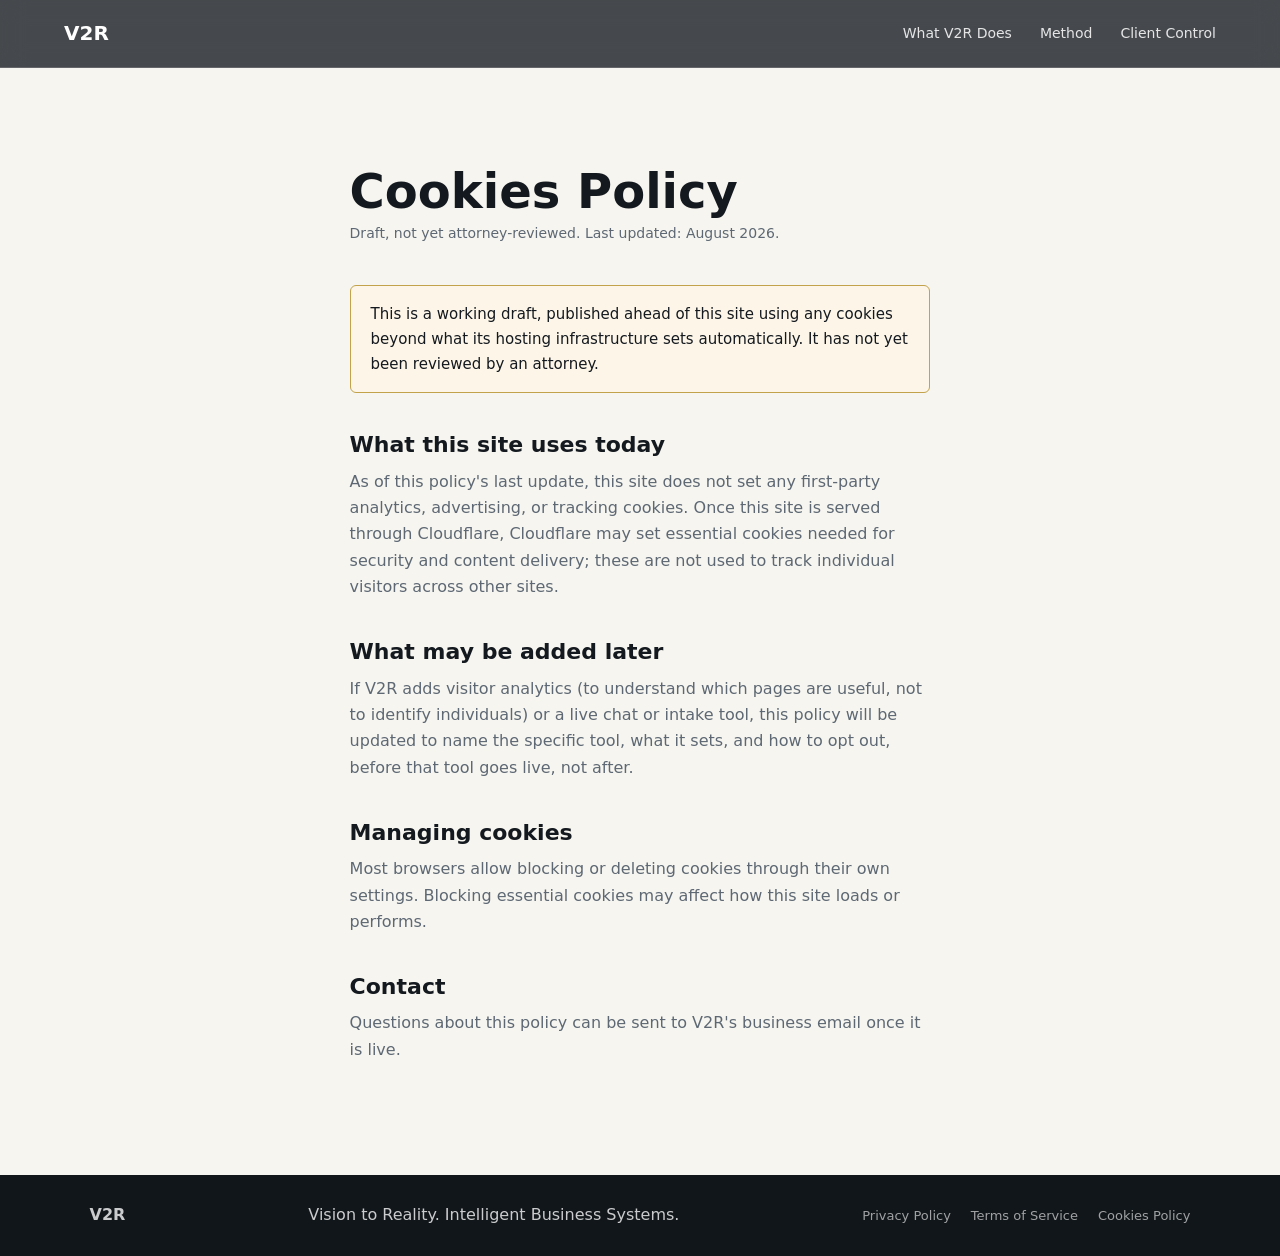
==== cookies.html @ ed92f726 "Add legal pages (Privacy, Terms, Cookies), founder-approved Drafted against v2r-enterprise-knowledge" ====
<!doctype html>
<html lang="en">
  <head>
    <meta charset="utf-8">
    <meta name="viewport" content="width=device-width, initial-scale=1">
    <title>Cookies Policy | V2R</title>
    <meta name="description" content="How Vision to Reality (V2R) uses cookies on this website.">
    <link rel="stylesheet" href="styles.css">
  </head>
  <body>
    <header class="site-header" aria-label="Site header">
      <a class="brand" href="index.html#top">V2R</a>
      <nav aria-label="Primary navigation">
        <a href="index.html#work">What V2R Does</a>
        <a href="index.html#method">Method</a>
        <a href="index.html#control">Client Control</a>
      </nav>
    </header>

    <main class="legal-main">
      <h1>Cookies Policy</h1>
      <p class="updated">Draft, not yet attorney-reviewed. Last updated: August 2026.</p>

      <p class="draft-notice">
        This is a working draft, published ahead of this site using any
        cookies beyond what its hosting infrastructure sets automatically.
        It has not yet been reviewed by an attorney.
      </p>

      <h2>What this site uses today</h2>
      <p>
        As of this policy's last update, this site does not set any
        first-party analytics, advertising, or tracking cookies. Once this
        site is served through Cloudflare, Cloudflare may set essential
        cookies needed for security and content delivery; these are not
        used to track individual visitors across other sites.
      </p>

      <h2>What may be added later</h2>
      <p>
        If V2R adds visitor analytics (to understand which pages are useful,
        not to identify individuals) or a live chat or intake tool, this
        policy will be updated to name the specific tool, what it sets, and
        how to opt out, before that tool goes live, not after.
      </p>

      <h2>Managing cookies</h2>
      <p>
        Most browsers allow blocking or deleting cookies through their own
        settings. Blocking essential cookies may affect how this site
        loads or performs.
      </p>

      <h2>Contact</h2>
      <p>
        Questions about this policy can be sent to V2R's business email once
        it is live.
      </p>
    </main>

    <footer>
      <strong>V2R</strong>
      <span>Vision to Reality. Intelligent Business Systems.</span>
      <nav class="legal-links" aria-label="Legal">
        <a href="privacy.html">Privacy Policy</a>
        <a href="terms.html">Terms of Service</a>
        <a href="cookies.html">Cookies Policy</a>
      </nav>
    </footer>
  </body>
</html>
---- styles.css ----
:root {
  --ink: #14191f;
  --muted: #5d6874;
  --paper: #f7f5ef;
  --panel: #ffffff;
  --line: #d8ddd7;
  --teal: #176b72;
  --red: #b85241;
  --gold: #c2a24a;
  --charcoal: #202a30;
}

* {
  box-sizing: border-box;
}

html {
  scroll-behavior: smooth;
}

body {
  margin: 0;
  color: var(--ink);
  background: var(--paper);
  font-family: Inter, ui-sans-serif, system-ui, -apple-system, BlinkMacSystemFont, "Segoe UI", sans-serif;
  line-height: 1.55;
}

a {
  color: inherit;
}

.site-header {
  position: fixed;
  top: 0;
  left: 0;
  right: 0;
  z-index: 10;
  display: flex;
  align-items: center;
  justify-content: space-between;
  gap: 24px;
  padding: 18px clamp(20px, 5vw, 72px);
  color: #fff;
  background: rgba(20, 25, 31, 0.78);
  backdrop-filter: blur(12px);
  border-bottom: 1px solid rgba(255, 255, 255, 0.16);
}

.brand {
  font-weight: 800;
  font-size: 20px;
  letter-spacing: 0;
  text-decoration: none;
}

nav {
  display: flex;
  gap: clamp(12px, 3vw, 28px);
  font-size: 14px;
}

nav a {
  text-decoration: none;
  color: rgba(255, 255, 255, 0.86);
}

nav a:hover {
  color: #fff;
}

.hero {
  position: relative;
  min-height: 92vh;
  display: grid;
  align-items: center;
  overflow: hidden;
  color: #fff;
  padding: 112px clamp(20px, 7vw, 96px) 84px;
}

.hero img {
  position: absolute;
  inset: 0;
  width: 100%;
  height: 100%;
  object-fit: cover;
}

.hero-overlay {
  position: absolute;
  inset: 0;
  background:
    linear-gradient(90deg, rgba(12, 17, 21, 0.9), rgba(12, 17, 21, 0.62) 42%, rgba(12, 17, 21, 0.12) 82%),
    linear-gradient(180deg, rgba(12, 17, 21, 0.28), rgba(12, 17, 21, 0.5));
}

.hero-content {
  position: relative;
  z-index: 1;
  max-width: 720px;
}

.eyebrow {
  margin: 0 0 12px;
  color: var(--teal);
  font-size: 13px;
  font-weight: 800;
  letter-spacing: 0;
  text-transform: uppercase;
}

.hero .eyebrow {
  color: #7fd2d8;
}

h1,
h2,
h3,
p {
  margin-top: 0;
}

h1 {
  margin-bottom: 16px;
  font-size: clamp(44px, 7vw, 84px);
  line-height: 0.96;
  letter-spacing: 0;
}

h2 {
  font-size: clamp(28px, 4vw, 48px);
  line-height: 1.05;
  letter-spacing: 0;
}

h3 {
  font-size: 21px;
  line-height: 1.2;
}

.promise {
  margin-bottom: 18px;
  font-size: clamp(21px, 3vw, 32px);
  color: rgba(255, 255, 255, 0.92);
}

.summary {
  max-width: 600px;
  margin-bottom: 30px;
  font-size: 19px;
  color: rgba(255, 255, 255, 0.82);
}

.hero-link {
  display: inline-flex;
  align-items: center;
  justify-content: center;
  min-height: 44px;
  padding: 0 18px;
  border: 1px solid rgba(255, 255, 255, 0.32);
  border-radius: 6px;
  color: #fff;
  text-decoration: none;
  background: rgba(23, 107, 114, 0.84);
}

main > section:not(.hero) {
  padding: clamp(56px, 8vw, 96px) clamp(20px, 7vw, 96px);
}

.intro,
.control {
  display: grid;
  grid-template-columns: minmax(0, 1.1fr) minmax(280px, 0.9fr);
  gap: clamp(24px, 6vw, 80px);
  align-items: start;
  background: var(--panel);
}

.intro p,
.control p,
.method-copy p,
.focus-grid p,
.steps span {
  color: var(--muted);
  font-size: 17px;
}

.focus-grid {
  display: grid;
  grid-template-columns: repeat(3, minmax(0, 1fr));
  gap: 1px;
  padding-top: 0;
  padding-bottom: 0;
  background: var(--line);
}

.focus-grid article {
  min-height: 300px;
  padding: clamp(24px, 4vw, 44px);
  background: var(--paper);
}

.marker {
  display: block;
  width: 38px;
  height: 8px;
  margin-bottom: 24px;
  background: var(--teal);
}

.marker.red {
  background: var(--red);
}

.marker.gold {
  background: var(--gold);
}

.method {
  display: grid;
  grid-template-columns: minmax(0, 0.9fr) minmax(320px, 1fr);
  gap: clamp(28px, 6vw, 88px);
  align-items: start;
  background: var(--charcoal);
  color: #fff;
}

.method .eyebrow {
  color: #7fd2d8;
}

.method-copy p {
  color: rgba(255, 255, 255, 0.74);
}

.steps {
  display: grid;
  gap: 1px;
  margin: 0;
  padding: 0;
  list-style: none;
  background: rgba(255, 255, 255, 0.18);
  border: 1px solid rgba(255, 255, 255, 0.18);
}

.steps li {
  display: grid;
  grid-template-columns: 132px 1fr;
  gap: 18px;
  padding: 22px;
  background: rgba(255, 255, 255, 0.06);
}

.steps span {
  color: rgba(255, 255, 255, 0.72);
}

footer {
  display: flex;
  flex-wrap: wrap;
  justify-content: space-between;
  align-items: center;
  gap: 16px;
  padding: 28px clamp(20px, 7vw, 96px);
  color: rgba(255, 255, 255, 0.78);
  background: #11161a;
}

footer .legal-links {
  display: flex;
  gap: 20px;
  font-size: 13px;
}

footer .legal-links a {
  color: rgba(255, 255, 255, 0.6);
  text-decoration: none;
}

footer .legal-links a:hover {
  color: #fff;
}

.legal-main {
  max-width: 760px;
  margin: 0 auto;
  padding: clamp(140px, 14vw, 168px) clamp(20px, 7vw, 96px) clamp(64px, 8vw, 96px);
}

.legal-main h1 {
  font-size: clamp(32px, 5vw, 48px);
  margin-bottom: 8px;
}

.legal-main .updated {
  color: var(--muted);
  font-size: 14px;
  margin-bottom: 40px;
}

.legal-main .draft-notice {
  padding: 16px 20px;
  margin-bottom: 40px;
  background: #fdf6e8;
  border: 1px solid var(--gold);
  border-radius: 6px;
  color: var(--ink);
  font-size: 15px;
}

.legal-main h2 {
  font-size: 22px;
  margin-top: 40px;
  margin-bottom: 12px;
}

.legal-main p,
.legal-main li {
  color: var(--muted);
  font-size: 16px;
  line-height: 1.65;
}

.legal-main ul {
  padding-left: 20px;
}

@media (max-width: 760px) {
  .site-header {
    position: absolute;
    align-items: flex-start;
    flex-direction: column;
    padding: 16px 20px;
  }

  nav {
    flex-wrap: wrap;
  }

  .hero {
    min-height: 88vh;
    padding: 150px 20px 56px;
  }

  .hero-overlay {
    background: linear-gradient(180deg, rgba(12, 17, 21, 0.86), rgba(12, 17, 21, 0.52));
  }

  .intro,
  .control,
  .method,
  .focus-grid {
    grid-template-columns: 1fr;
  }

  .steps li {
    grid-template-columns: 1fr;
    gap: 6px;
  }

  footer {
    flex-direction: column;
  }
}
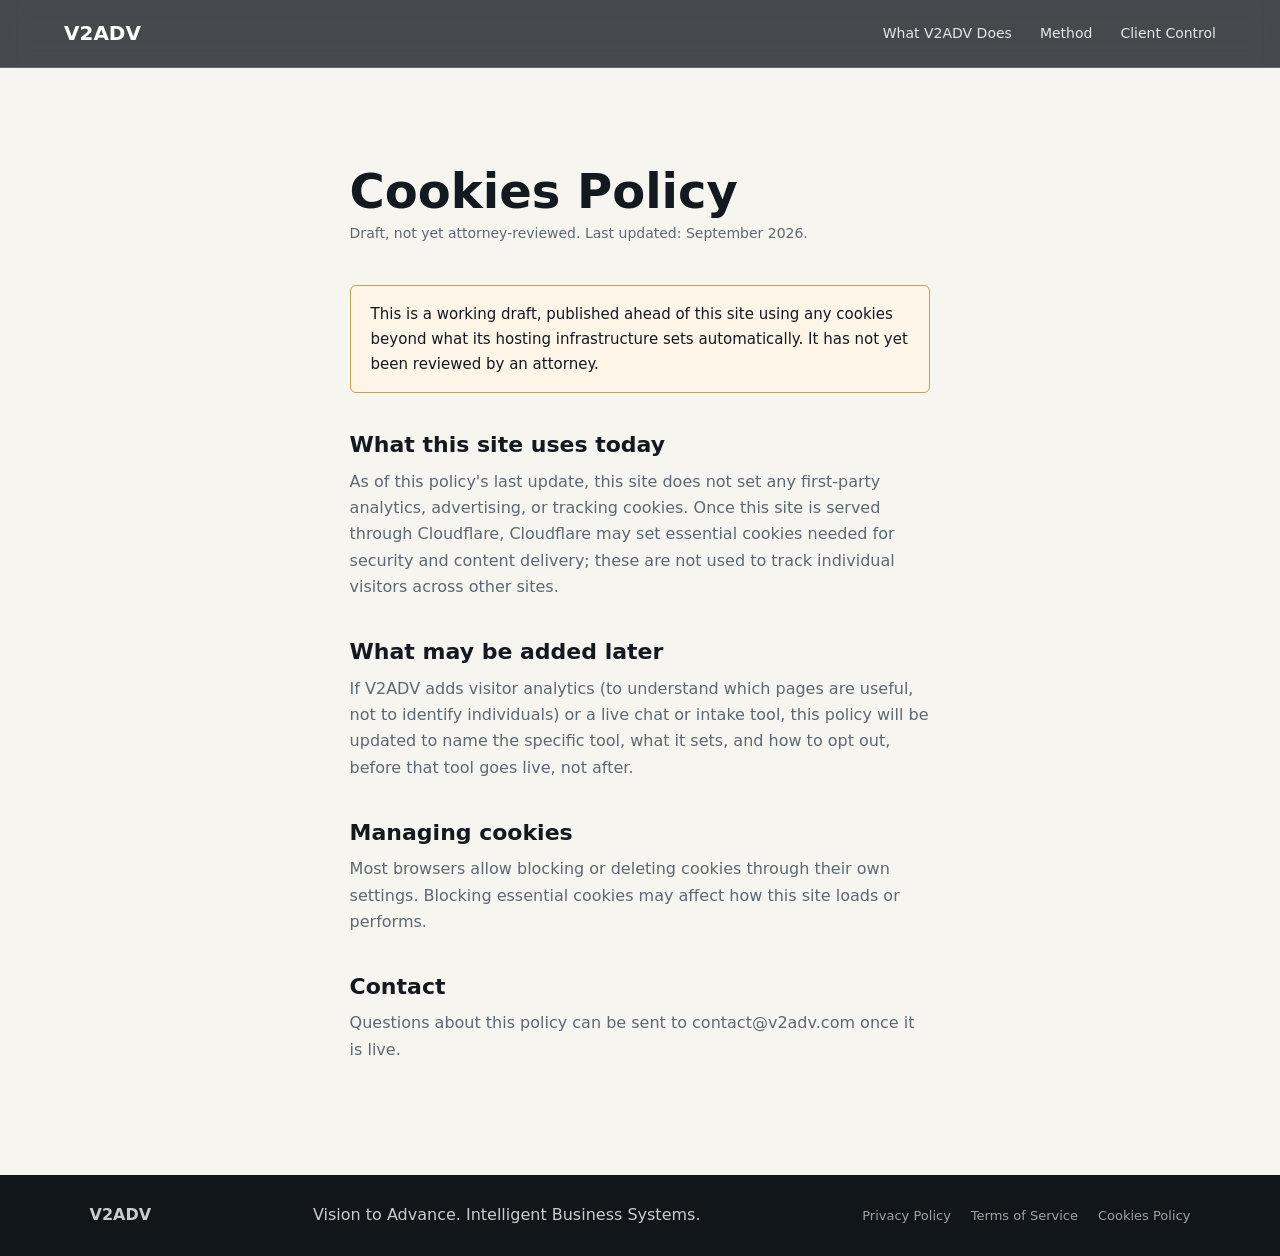
==== commit 4f721efb: "Rebrand site content from V2R/Vision to Reality to V2ADV/Vision to Advance Text-only pass across ind" ====
--- a/cookies.html
+++ b/cookies.html
@@ -3,15 +3,15 @@
   <head>
     <meta charset="utf-8">
     <meta name="viewport" content="width=device-width, initial-scale=1">
-    <title>Cookies Policy | V2R</title>
-    <meta name="description" content="How Vision to Reality (V2R) uses cookies on this website.">
+    <title>Cookies Policy | V2ADV</title>
+    <meta name="description" content="How V2ADV (Vision to Advance) uses cookies on this website.">
     <link rel="stylesheet" href="styles.css">
   </head>
   <body>
     <header class="site-header" aria-label="Site header">
-      <a class="brand" href="index.html#top">V2R</a>
+      <a class="brand" href="index.html#top">V2ADV</a>
       <nav aria-label="Primary navigation">
-        <a href="index.html#work">What V2R Does</a>
+        <a href="index.html#work">What V2ADV Does</a>
         <a href="index.html#method">Method</a>
         <a href="index.html#control">Client Control</a>
       </nav>
@@ -19,7 +19,7 @@
 
     <main class="legal-main">
       <h1>Cookies Policy</h1>
-      <p class="updated">Draft, not yet attorney-reviewed. Last updated: August 2026.</p>
+      <p class="updated">Draft, not yet attorney-reviewed. Last updated: September 2026.</p>
 
       <p class="draft-notice">
         This is a working draft, published ahead of this site using any
@@ -38,7 +38,7 @@
 
       <h2>What may be added later</h2>
       <p>
-        If V2R adds visitor analytics (to understand which pages are useful,
+        If V2ADV adds visitor analytics (to understand which pages are useful,
         not to identify individuals) or a live chat or intake tool, this
         policy will be updated to name the specific tool, what it sets, and
         how to opt out, before that tool goes live, not after.
@@ -53,14 +53,14 @@
 
       <h2>Contact</h2>
       <p>
-        Questions about this policy can be sent to V2R's business email once
+        Questions about this policy can be sent to contact@v2adv.com once
         it is live.
       </p>
     </main>
 
     <footer>
-      <strong>V2R</strong>
-      <span>Vision to Reality. Intelligent Business Systems.</span>
+      <strong>V2ADV</strong>
+      <span>Vision to Advance. Intelligent Business Systems.</span>
       <nav class="legal-links" aria-label="Legal">
         <a href="privacy.html">Privacy Policy</a>
         <a href="terms.html">Terms of Service</a>
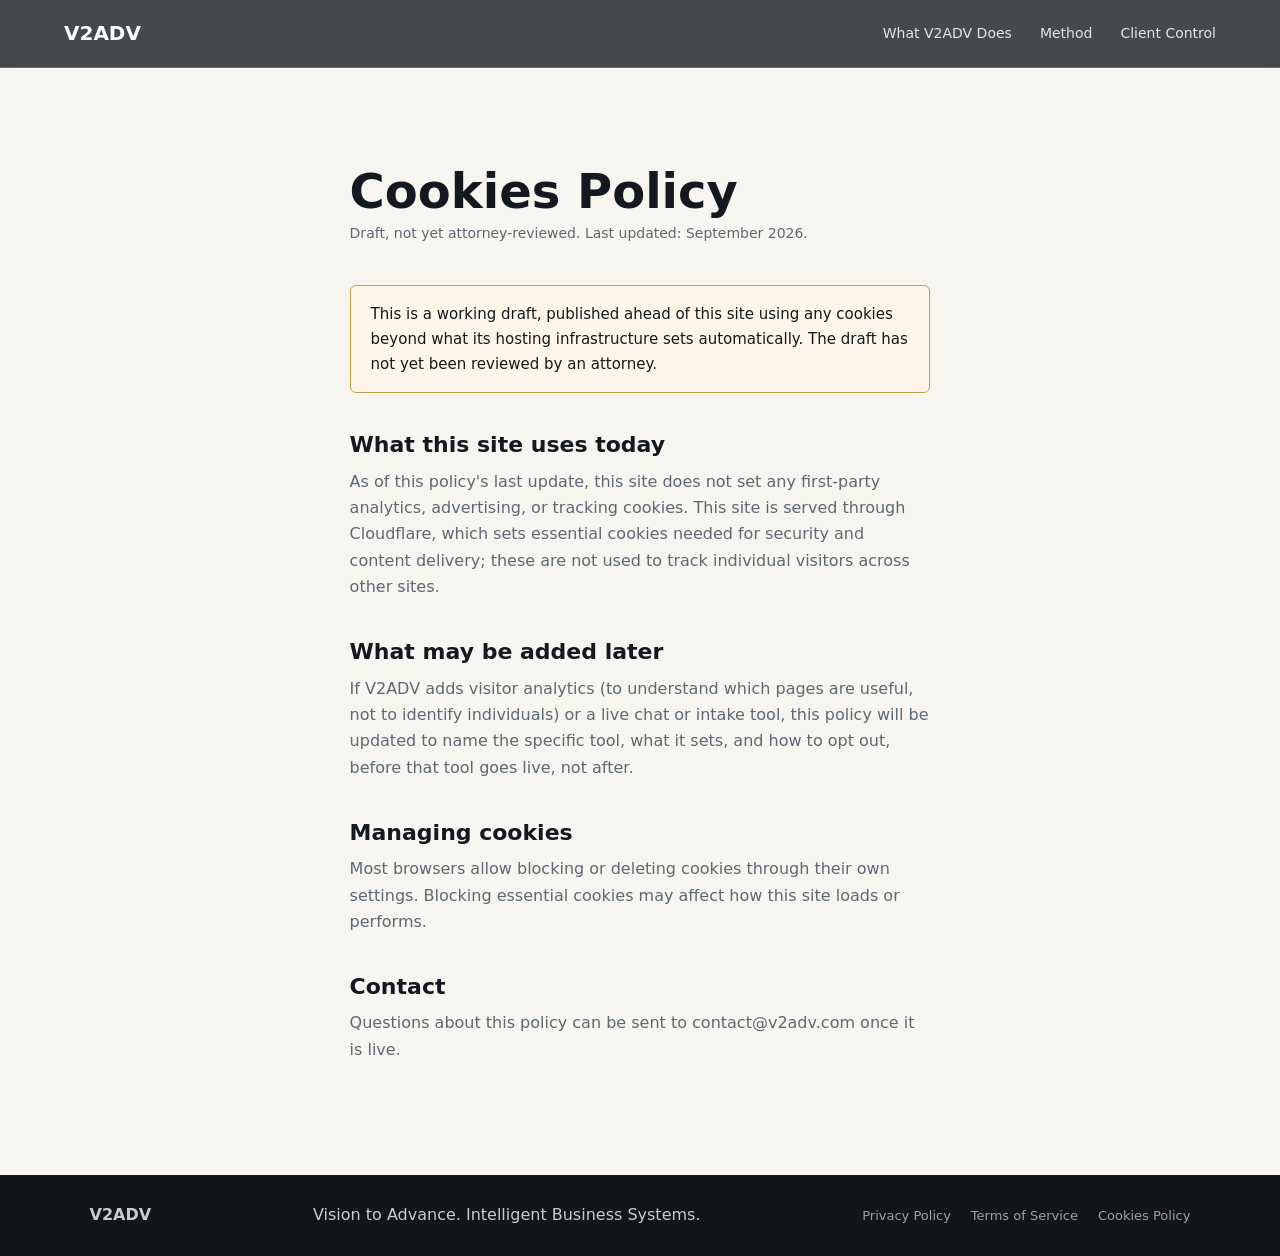
==== commit 59d6c5b2: "Apply V2R Editorial Standards across all site copy Fixed real violations found on a full pass agains" ====
--- a/cookies.html
+++ b/cookies.html
@@ -24,16 +24,16 @@
       <p class="draft-notice">
         This is a working draft, published ahead of this site using any
         cookies beyond what its hosting infrastructure sets automatically.
-        It has not yet been reviewed by an attorney.
+        The draft has not yet been reviewed by an attorney.
       </p>
 
       <h2>What this site uses today</h2>
       <p>
         As of this policy's last update, this site does not set any
-        first-party analytics, advertising, or tracking cookies. Once this
-        site is served through Cloudflare, Cloudflare may set essential
-        cookies needed for security and content delivery; these are not
-        used to track individual visitors across other sites.
+        first-party analytics, advertising, or tracking cookies. This site
+        is served through Cloudflare, which sets essential cookies needed
+        for security and content delivery; these are not used to track
+        individual visitors across other sites.
       </p>
 
       <h2>What may be added later</h2>
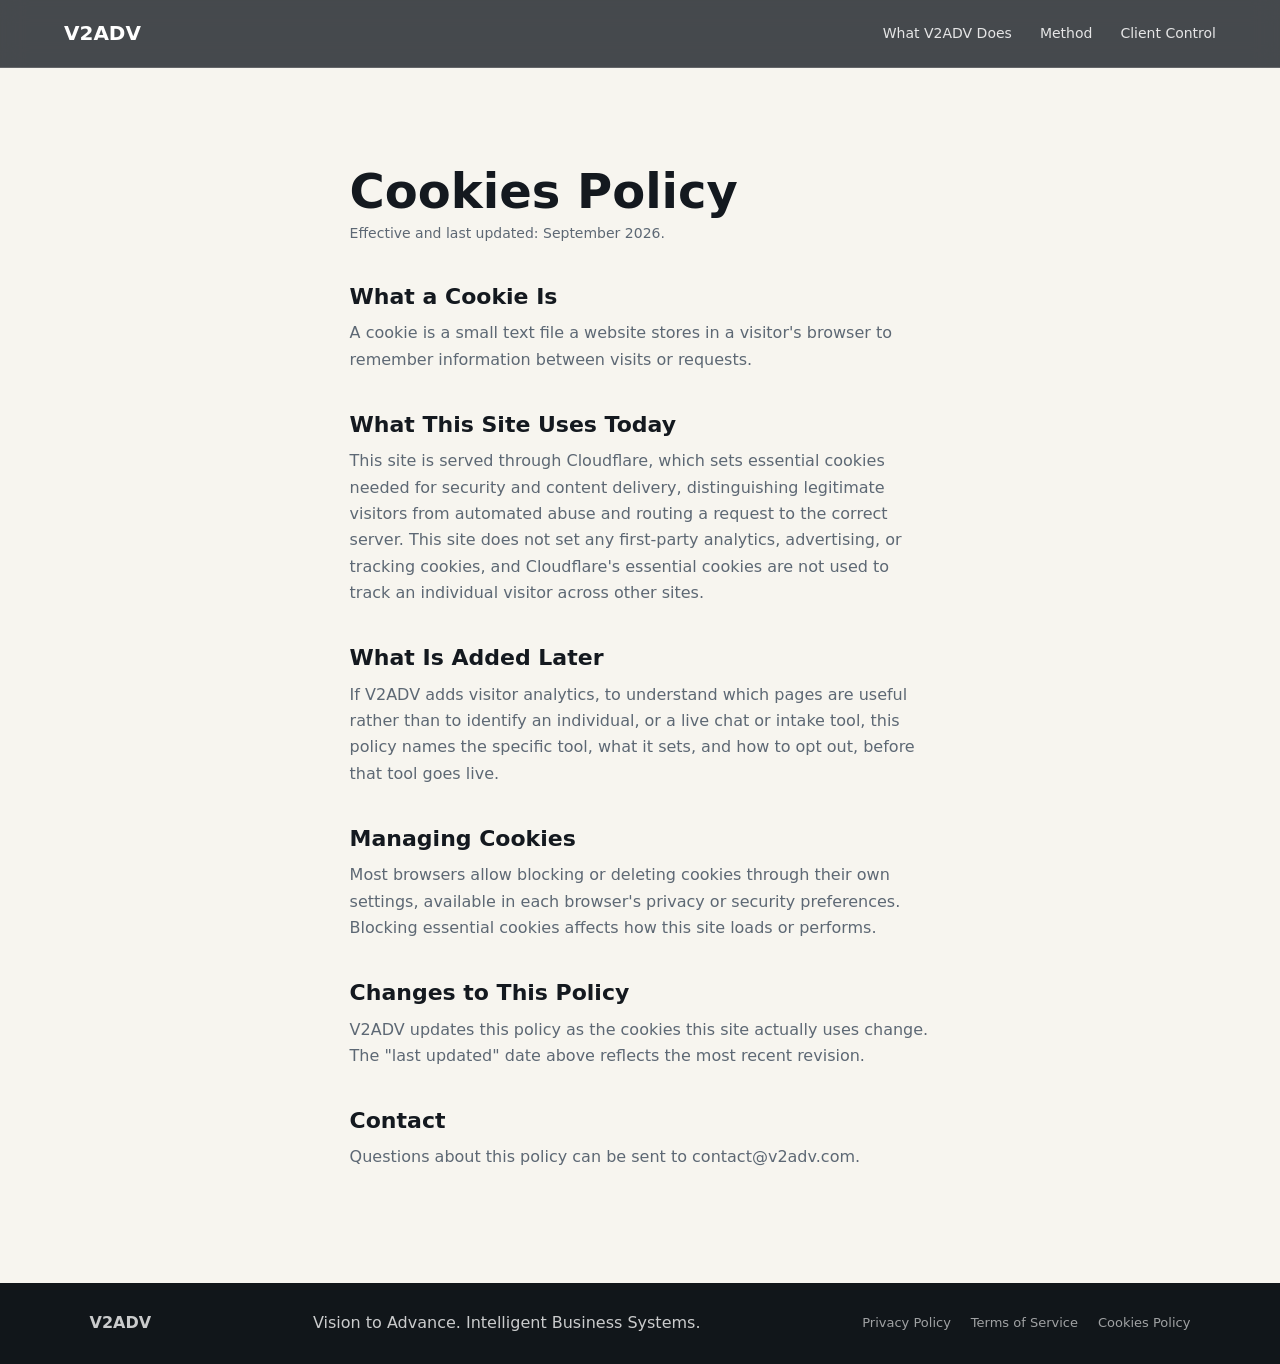
==== commit a67fde90: "Add client-application section and finalize legal pages Adds a "Get Started" section to index.html: " ====
--- a/cookies.html
+++ b/cookies.html
@@ -19,42 +19,51 @@
 
     <main class="legal-main">
       <h1>Cookies Policy</h1>
-      <p class="updated">Draft, not yet attorney-reviewed. Last updated: September 2026.</p>
+      <p class="updated">Effective and last updated: September 2026.</p>
 
-      <p class="draft-notice">
-        This is a working draft, published ahead of this site using any
-        cookies beyond what its hosting infrastructure sets automatically.
-        The draft has not yet been reviewed by an attorney.
+      <h2>What a Cookie Is</h2>
+      <p>
+        A cookie is a small text file a website stores in a visitor's
+        browser to remember information between visits or requests.
       </p>
 
-      <h2>What this site uses today</h2>
+      <h2>What This Site Uses Today</h2>
       <p>
-        As of this policy's last update, this site does not set any
-        first-party analytics, advertising, or tracking cookies. This site
-        is served through Cloudflare, which sets essential cookies needed
-        for security and content delivery; these are not used to track
-        individual visitors across other sites.
+        This site is served through Cloudflare, which sets essential
+        cookies needed for security and content delivery, distinguishing
+        legitimate visitors from automated abuse and routing a request to
+        the correct server. This site does not set any first-party
+        analytics, advertising, or tracking cookies, and Cloudflare's
+        essential cookies are not used to track an individual visitor
+        across other sites.
       </p>
 
-      <h2>What may be added later</h2>
+      <h2>What Is Added Later</h2>
       <p>
-        If V2ADV adds visitor analytics (to understand which pages are useful,
-        not to identify individuals) or a live chat or intake tool, this
-        policy will be updated to name the specific tool, what it sets, and
-        how to opt out, before that tool goes live, not after.
+        If V2ADV adds visitor analytics, to understand which pages are
+        useful rather than to identify an individual, or a live chat or
+        intake tool, this policy names the specific tool, what it sets, and
+        how to opt out, before that tool goes live.
       </p>
 
-      <h2>Managing cookies</h2>
+      <h2>Managing Cookies</h2>
       <p>
         Most browsers allow blocking or deleting cookies through their own
-        settings. Blocking essential cookies may affect how this site
-        loads or performs.
+        settings, available in each browser's privacy or security
+        preferences. Blocking essential cookies affects how this site loads
+        or performs.
+      </p>
+
+      <h2>Changes to This Policy</h2>
+      <p>
+        V2ADV updates this policy as the cookies this site actually uses
+        change. The "last updated" date above reflects the most recent
+        revision.
       </p>
 
       <h2>Contact</h2>
       <p>
-        Questions about this policy can be sent to contact@v2adv.com once
-        it is live.
+        Questions about this policy can be sent to contact@v2adv.com.
       </p>
     </main>
 
--- a/styles.css
+++ b/styles.css
@@ -300,16 +300,6 @@
   margin-bottom: 40px;
 }
 
-.legal-main .draft-notice {
-  padding: 16px 20px;
-  margin-bottom: 40px;
-  background: #fdf6e8;
-  border: 1px solid var(--gold);
-  border-radius: 6px;
-  color: var(--ink);
-  font-size: 15px;
-}
-
 .legal-main h2 {
   font-size: 22px;
   margin-top: 40px;
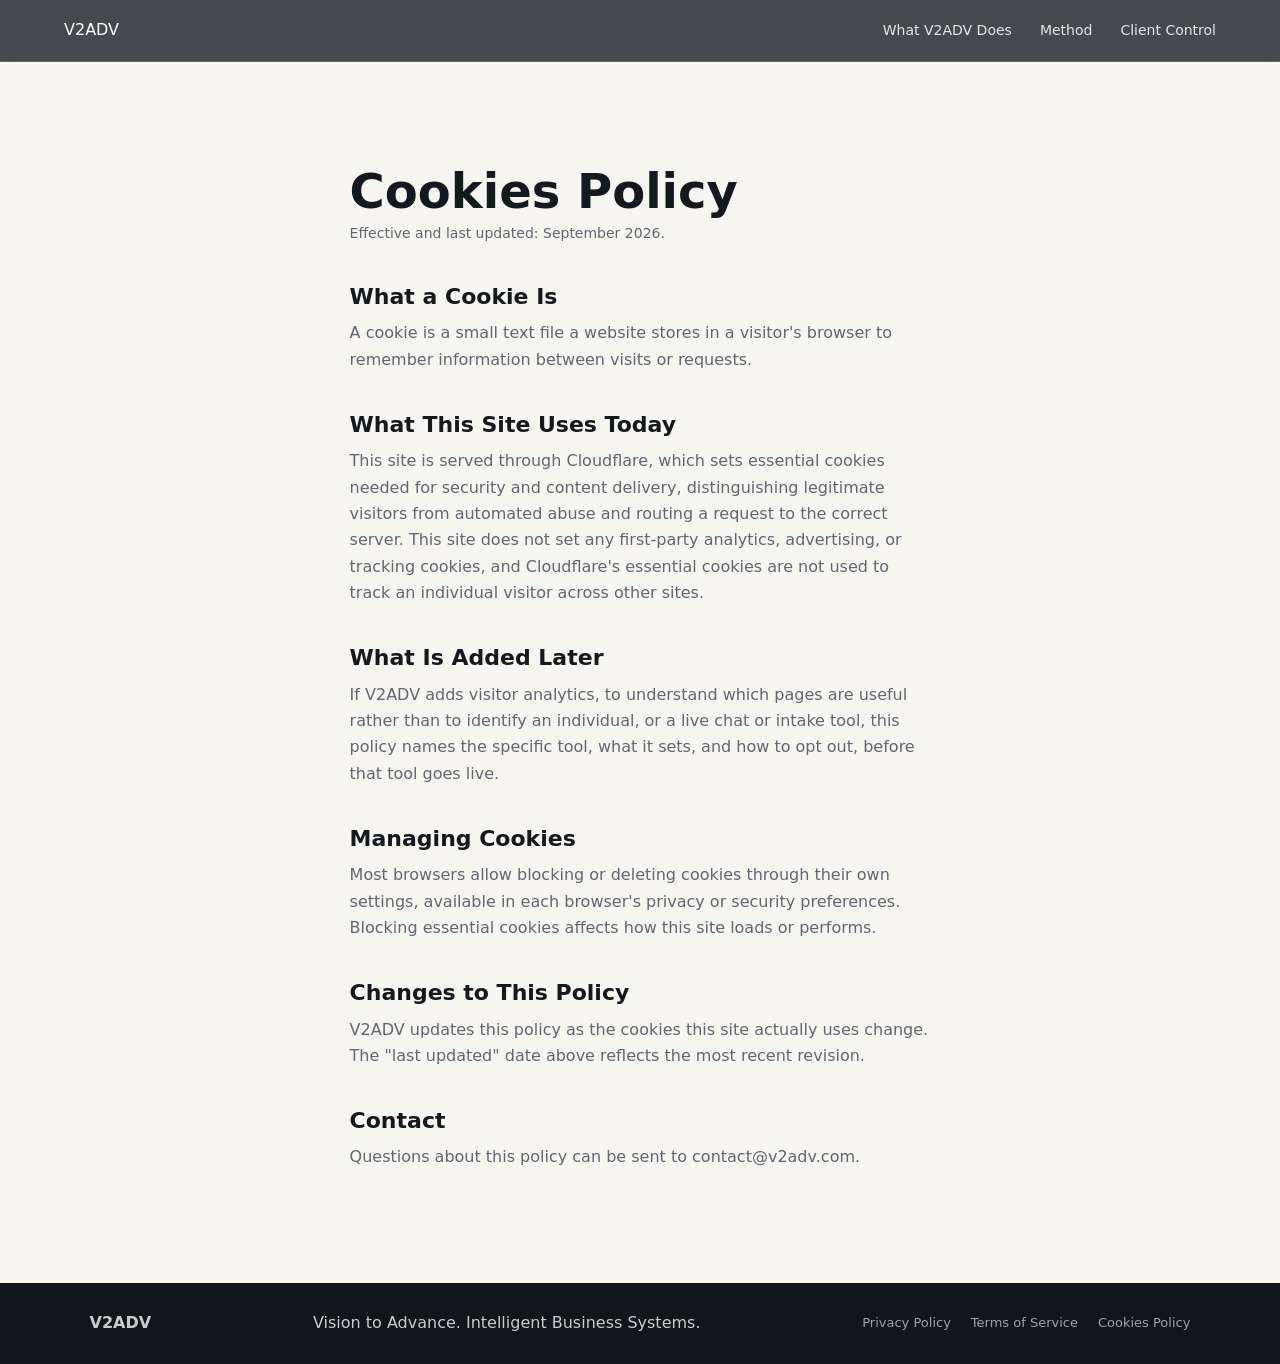
==== commit 2713f13f: "Add real favicon and Apple touch icon from the V2ADV roundel The header logo and social-share image " ====
--- a/cookies.html
+++ b/cookies.html
@@ -5,6 +5,9 @@
     <meta name="viewport" content="width=device-width, initial-scale=1">
     <title>Cookies Policy | V2ADV</title>
     <meta name="description" content="How V2ADV (Vision to Advance) uses cookies on this website.">
+    <link rel="icon" type="image/png" sizes="32x32" href="assets/favicon-32.png">
+    <link rel="icon" type="image/png" sizes="192x192" href="assets/favicon-192.png">
+    <link rel="apple-touch-icon" sizes="180x180" href="assets/apple-touch-icon.png">
     <link rel="stylesheet" href="styles.css">
   </head>
   <body>
--- a/styles.css
+++ b/styles.css
@@ -48,10 +48,15 @@
 }
 
 .brand {
-  font-weight: 800;
-  font-size: 20px;
-  letter-spacing: 0;
+  display: flex;
+  align-items: center;
   text-decoration: none;
+}
+
+.brand img {
+  display: block;
+  height: 26px;
+  width: auto;
 }
 
 nav {
@@ -77,14 +82,20 @@
   overflow: hidden;
   color: #fff;
   padding: 112px clamp(20px, 7vw, 96px) 84px;
-}
-
-.hero img {
+  background:
+    radial-gradient(ellipse at 78% 50%, rgba(47, 184, 232, 0.22), transparent 60%),
+    var(--charcoal);
+}
+
+.hero canvas {
   position: absolute;
   inset: 0;
   width: 100%;
   height: 100%;
-  object-fit: cover;
+  display: block;
+  filter:
+    drop-shadow(0 0 10px rgba(95, 224, 255, 0.55))
+    drop-shadow(0 0 26px rgba(47, 184, 232, 0.35));
 }
 
 .hero-overlay {
@@ -257,6 +268,114 @@
   color: rgba(255, 255, 255, 0.72);
 }
 
+.explore {
+  background: var(--charcoal);
+  color: #fff;
+}
+
+.explore .eyebrow {
+  color: #7fd2d8;
+}
+
+.explore-inner {
+  max-width: 640px;
+}
+
+.explore-lead {
+  color: rgba(255, 255, 255, 0.72);
+  font-size: 17px;
+  margin-bottom: 40px;
+}
+
+.explore-widget {
+  margin-bottom: 40px;
+  padding: 28px;
+  background: rgba(255, 255, 255, 0.05);
+  border: 1px solid rgba(255, 255, 255, 0.14);
+  border-radius: 12px;
+}
+
+.explore-widget:last-child {
+  margin-bottom: 0;
+}
+
+.explore-widget label,
+.explore-widget-label {
+  display: block;
+  margin-bottom: 16px;
+  font-weight: 700;
+  font-size: 15px;
+}
+
+.explore-widget input[type="range"] {
+  width: 100%;
+  accent-color: var(--teal);
+}
+
+.explore-range-labels {
+  display: flex;
+  justify-content: space-between;
+  margin-top: 10px;
+  color: rgba(255, 255, 255, 0.6);
+  font-size: 13px;
+}
+
+.explore-result {
+  margin-top: 20px;
+  margin-bottom: 0;
+  padding-top: 20px;
+  border-top: 1px solid rgba(255, 255, 255, 0.14);
+  font-size: 16px;
+  color: #7fd2d8;
+}
+
+.explore-checks {
+  display: grid;
+  grid-template-columns: repeat(2, minmax(0, 1fr));
+  gap: 10px;
+}
+
+.explore-check {
+  display: flex;
+  align-items: flex-start;
+  gap: 10px;
+  padding: 12px;
+  background: rgba(255, 255, 255, 0.04);
+  border: 1px solid rgba(255, 255, 255, 0.12);
+  border-radius: 8px;
+  font-size: 14px;
+  color: rgba(255, 255, 255, 0.85);
+}
+
+.explore-check input {
+  margin-top: 3px;
+  accent-color: var(--teal);
+}
+
+.explore-widget textarea {
+  width: 100%;
+  min-height: 90px;
+  resize: vertical;
+  padding: 12px;
+  background: rgba(0, 0, 0, 0.2);
+  border: 1px solid rgba(255, 255, 255, 0.16);
+  border-radius: 8px;
+  color: #fff;
+  font: inherit;
+  font-size: 15px;
+}
+
+.explore-widget textarea::placeholder {
+  color: rgba(255, 255, 255, 0.4);
+}
+
+.explore-save-note {
+  margin-top: 10px;
+  margin-bottom: 0;
+  color: rgba(255, 255, 255, 0.55);
+  font-size: 13px;
+}
+
 footer {
   display: flex;
   flex-wrap: wrap;
@@ -350,6 +469,10 @@
     gap: 6px;
   }
 
+  .explore-checks {
+    grid-template-columns: 1fr;
+  }
+
   footer {
     flex-direction: column;
   }
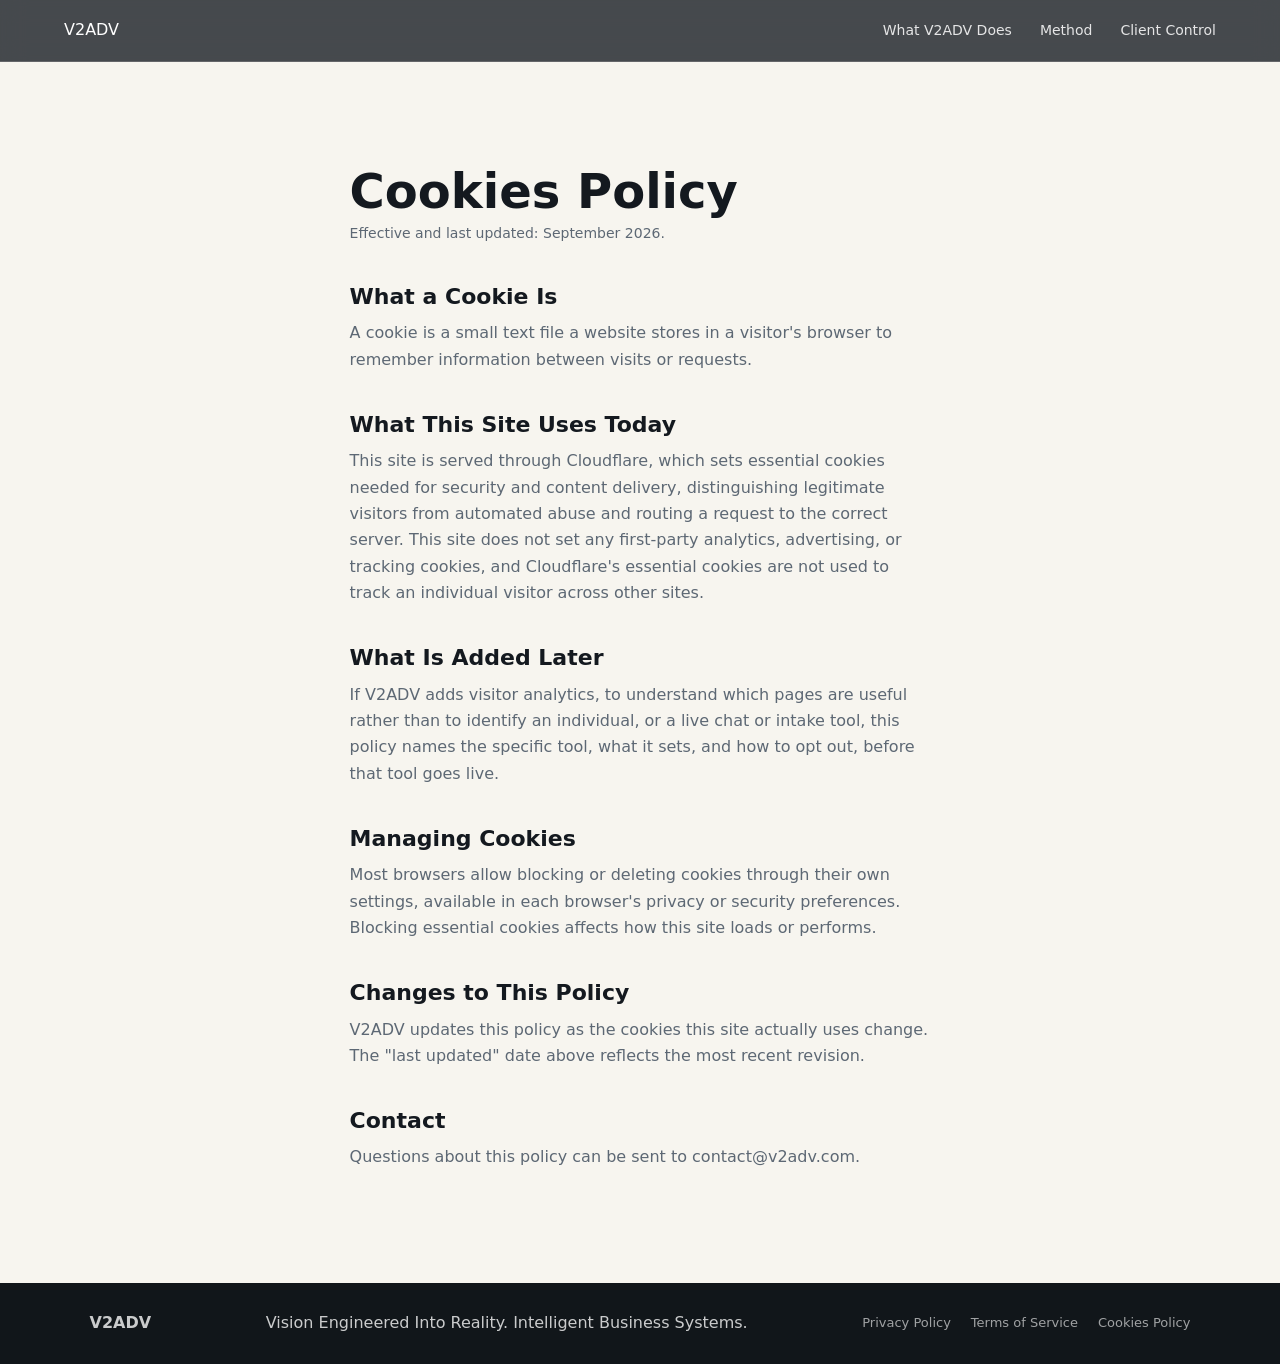
==== commit cbfbca4f: "Replace "Vision to Advance" with "Vision Engineered Into Reality" sitewide Founder's own call, direc" ====
--- a/cookies.html
+++ b/cookies.html
@@ -4,7 +4,7 @@
     <meta charset="utf-8">
     <meta name="viewport" content="width=device-width, initial-scale=1">
     <title>Cookies Policy | V2ADV</title>
-    <meta name="description" content="How V2ADV (Vision to Advance) uses cookies on this website.">
+    <meta name="description" content="How V2ADV uses cookies on this website.">
     <link rel="icon" type="image/png" sizes="32x32" href="assets/favicon-32.png">
     <link rel="icon" type="image/png" sizes="192x192" href="assets/favicon-192.png">
     <link rel="apple-touch-icon" sizes="180x180" href="assets/apple-touch-icon.png">
@@ -72,7 +72,7 @@
 
     <footer>
       <strong>V2ADV</strong>
-      <span>Vision to Advance. Intelligent Business Systems.</span>
+      <span>Vision Engineered Into Reality. Intelligent Business Systems.</span>
       <nav class="legal-links" aria-label="Legal">
         <a href="privacy.html">Privacy Policy</a>
         <a href="terms.html">Terms of Service</a>
--- a/styles.css
+++ b/styles.css
@@ -16,10 +16,12 @@
 
 html {
   scroll-behavior: smooth;
+  overflow-x: hidden;
 }
 
 body {
   margin: 0;
+  overflow-x: hidden;
   color: var(--ink);
   background: var(--paper);
   font-family: Inter, ui-sans-serif, system-ui, -apple-system, BlinkMacSystemFont, "Segoe UI", sans-serif;
@@ -50,13 +52,16 @@
 .brand {
   display: flex;
   align-items: center;
+  flex-shrink: 0;
   text-decoration: none;
 }
 
 .brand img {
   display: block;
   height: 26px;
+  max-height: 26px;
   width: auto;
+  max-width: 140px;
 }
 
 nav {
@@ -76,7 +81,7 @@
 
 .hero {
   position: relative;
-  min-height: 92vh;
+  min-height: 78vh;
   display: grid;
   align-items: center;
   overflow: hidden;
@@ -163,6 +168,18 @@
   color: rgba(255, 255, 255, 0.82);
 }
 
+.brand-banner {
+  display: flex;
+  justify-content: center;
+  background: #000;
+}
+
+.brand-banner img {
+  max-width: 100%;
+  height: auto;
+  width: min(760px, 100%);
+}
+
 .hero-link {
   display: inline-flex;
   align-items: center;
@@ -449,7 +466,7 @@
   }
 
   .hero {
-    min-height: 88vh;
+    min-height: 72vh;
     padding: 150px 20px 56px;
   }
 
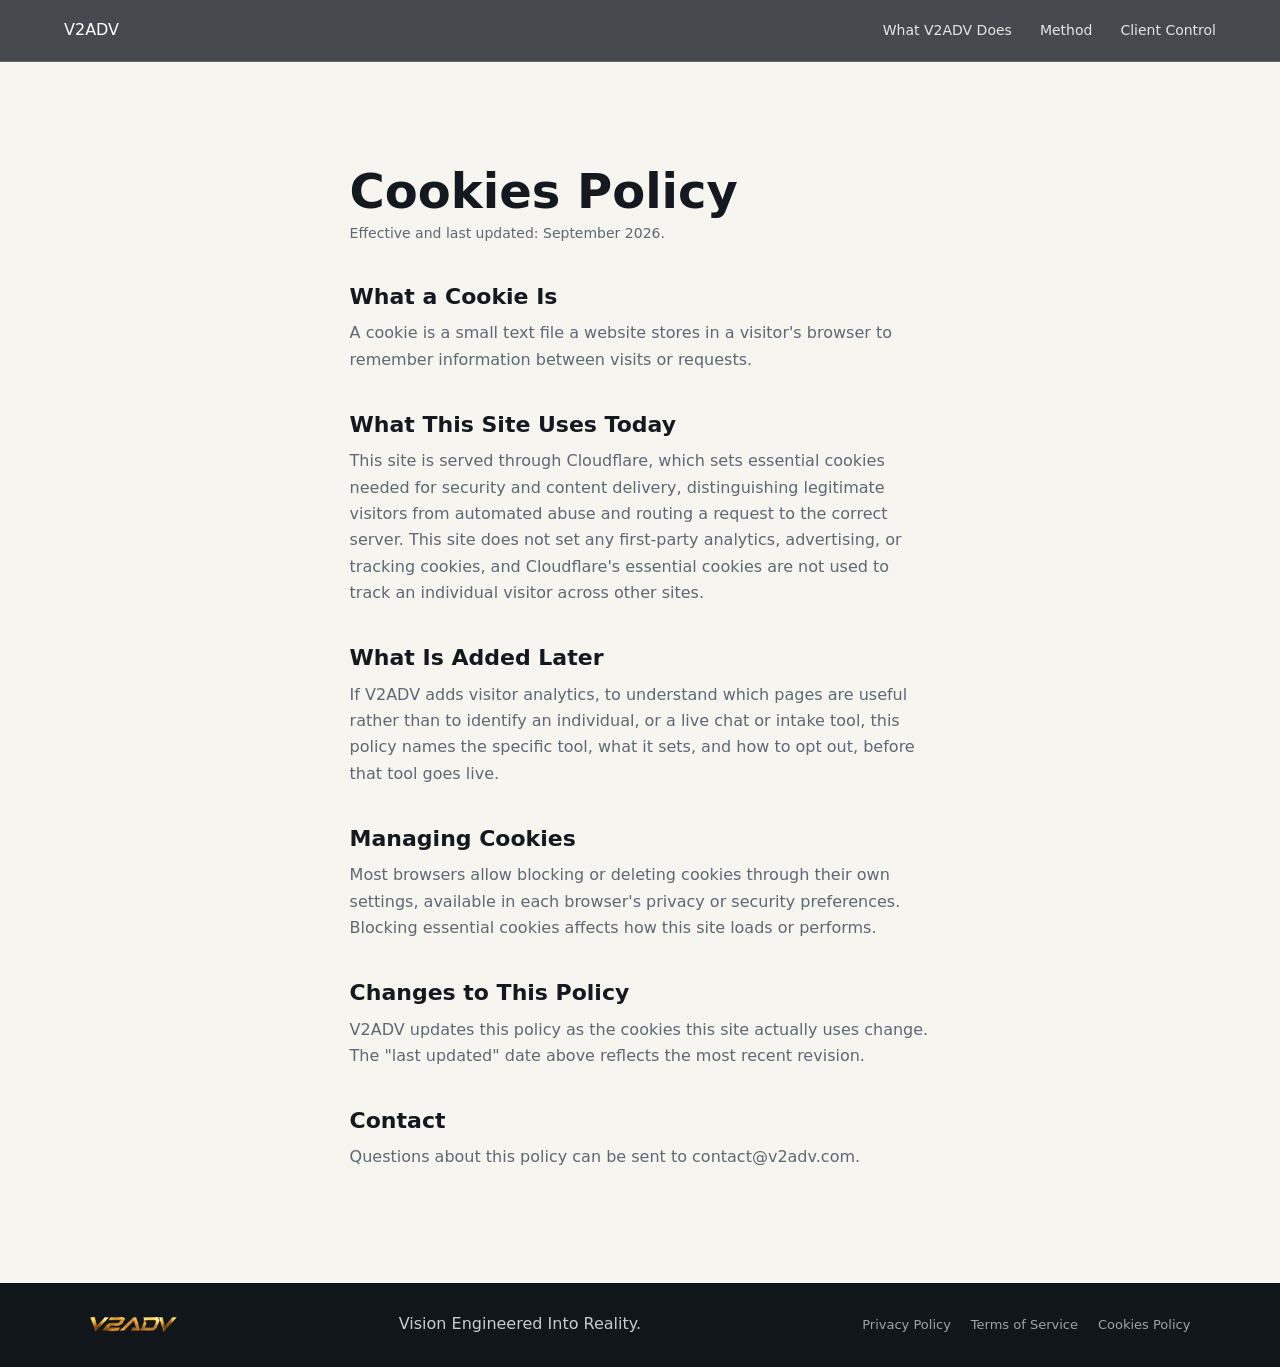
==== commit 0a1bd14a: "Replace footer text logo with the gold wordmark, drop tagline duplication Footer previously rendered" ====
--- a/cookies.html
+++ b/cookies.html
@@ -71,8 +71,8 @@
     </main>
 
     <footer>
-      <strong>V2ADV</strong>
-      <span>Vision Engineered Into Reality. Intelligent Business Systems.</span>
+      <img class="footer-logo" src="assets/v2adv-wordmark-gold.png?v=3" alt="V2ADV">
+      <span>Vision Engineered Into Reality.</span>
       <nav class="legal-links" aria-label="Legal">
         <a href="privacy.html">Privacy Policy</a>
         <a href="terms.html">Terms of Service</a>
--- a/styles.css
+++ b/styles.css
@@ -8,6 +8,12 @@
   --red: #b85241;
   --gold: #c2a24a;
   --charcoal: #202a30;
+  /* Same hue family as --teal / #7fd2d8 (~185-190deg), pushed brighter and
+     more saturated for kinetic/atmospheric moments (the hero globe, the
+     page edge-glow) -- one blue-teal identity at three intensities,
+     rather than an unrelated blue invented per element. */
+  --pulse: #22c7dd;
+  --pulse-deep: #0d4a54;
 }
 
 * {
@@ -28,6 +34,37 @@
   line-height: 1.55;
 }
 
+body::after {
+  content: "";
+  position: fixed;
+  inset: 0;
+  pointer-events: none;
+  z-index: 999;
+  animation: edge-breathe 7s ease-in-out infinite;
+}
+
+@keyframes edge-breathe {
+  0%, 100% {
+    box-shadow:
+      inset 0 0 0 1px rgba(34, 199, 221, 0.16),
+      inset 0 0 34px rgba(34, 199, 221, 0.1);
+  }
+  50% {
+    box-shadow:
+      inset 0 0 0 1.5px rgba(34, 199, 221, 0.42),
+      inset 0 0 72px rgba(34, 199, 221, 0.24);
+  }
+}
+
+@media (prefers-reduced-motion: reduce) {
+  body::after {
+    animation: none;
+    box-shadow:
+      inset 0 0 0 1px rgba(34, 199, 221, 0.16),
+      inset 0 0 36px rgba(34, 199, 221, 0.1);
+  }
+}
+
 a {
   color: inherit;
 }
@@ -87,9 +124,7 @@
   overflow: hidden;
   color: #fff;
   padding: 112px clamp(20px, 7vw, 96px) 84px;
-  background:
-    radial-gradient(ellipse at 78% 50%, rgba(47, 184, 232, 0.22), transparent 60%),
-    var(--charcoal);
+  background: var(--charcoal);
 }
 
 .hero canvas {
@@ -98,9 +133,6 @@
   width: 100%;
   height: 100%;
   display: block;
-  filter:
-    drop-shadow(0 0 10px rgba(95, 224, 255, 0.55))
-    drop-shadow(0 0 26px rgba(47, 184, 232, 0.35));
 }
 
 .hero-overlay {
@@ -294,6 +326,211 @@
   color: #7fd2d8;
 }
 
+/* Capped and centered, unlike the section itself (which stays full-bleed
+   for the background) -- without this, the two columns spread apart on
+   very wide screens instead of sitting at a fixed, deliberate distance. */
+.explore-grid {
+  display: grid;
+  grid-template-columns: minmax(0, 1fr) minmax(300px, 420px);
+  gap: clamp(24px, 6vw, 80px);
+  align-items: start;
+  max-width: 1180px;
+  margin: 0 auto;
+}
+
+.explore-tenets {
+  position: sticky;
+  top: 100px;
+}
+
+.explore-tenets-label {
+  margin: 0 0 20px;
+  font-size: 15px;
+  font-weight: 700;
+  color: rgba(255, 255, 255, 0.85);
+  text-align: center;
+}
+
+.explore-tenets-graphic {
+  position: relative;
+  aspect-ratio: 1 / 1;
+  width: 100%;
+  border-radius: 50%;
+  background:
+    radial-gradient(circle at 50% 50%, rgba(34, 199, 221, 0.16), rgba(34, 199, 221, 0.04) 55%, transparent 72%);
+}
+
+.explore-tenets-graphic canvas {
+  position: absolute;
+  inset: 0;
+  width: 100%;
+  height: 100%;
+  display: block;
+}
+
+.explore-tenets-graphic #tenets-labels {
+  position: absolute;
+  inset: 0;
+  pointer-events: none;
+}
+
+.explore-tenets-center {
+  position: absolute;
+  top: 50%;
+  left: 50%;
+  transform: translate(-50%, -50%);
+  width: 46%;
+  display: flex;
+  flex-direction: column;
+  align-items: center;
+  gap: 6px;
+  pointer-events: none;
+}
+
+.explore-tenets-center img {
+  width: 100%;
+  height: auto;
+  display: block;
+  opacity: 0.92;
+}
+
+.explore-tenets-center span {
+  font-size: 10.5px;
+  font-weight: 700;
+  letter-spacing: 0.08em;
+  text-transform: uppercase;
+  color: rgba(223, 251, 255, 0.75);
+  white-space: nowrap;
+}
+
+.explore-tenets-caption {
+  margin: 20px 0 0;
+  color: rgba(255, 255, 255, 0.6);
+  font-size: 13.5px;
+  line-height: 1.6;
+}
+
+.explore-hourglass {
+  margin-top: 44px;
+  padding-top: 36px;
+  border-top: 1px solid rgba(255, 255, 255, 0.12);
+}
+
+.hourglass-diagram {
+  width: 100%;
+  aspect-ratio: 300 / 768;
+}
+
+.hourglass-diagram svg {
+  display: block;
+  width: 100%;
+  height: 100%;
+}
+
+.hourglass-diagram text {
+  font-family: inherit;
+  font-size: 8.6px;
+  font-weight: 800;
+  letter-spacing: 0.03em;
+  fill: rgba(223, 251, 255, 0.82);
+}
+
+.hourglass-diagram .hourglass-pill-label {
+  font-size: 9.5px;
+}
+
+.hourglass-diagram .hourglass-final-label {
+  font-size: 9.5px;
+  fill: #eafeff;
+}
+
+.hourglass-flow-line {
+  fill: none;
+  stroke: var(--pulse);
+  stroke-width: 1.3;
+  stroke-opacity: 0.4;
+  stroke-dasharray: 5 7;
+  animation: hourglass-flow 2.6s linear infinite;
+}
+
+.hourglass-loop-line {
+  fill: none;
+  stroke: var(--pulse);
+  stroke-width: 1.1;
+  stroke-opacity: 0.32;
+  stroke-dasharray: 2 5;
+  animation: hourglass-flow 1.8s linear infinite;
+}
+
+@keyframes hourglass-flow {
+  to { stroke-dashoffset: -24; }
+}
+
+.hourglass-node-halo {
+  fill: rgba(34, 199, 221, 0.18);
+}
+
+.hourglass-node-halo-final {
+  fill: rgba(234, 254, 255, 0.22);
+}
+
+.explore-hourglass-logo {
+  margin: 48px auto 0;
+  padding-top: 32px;
+  border-top: 1px solid rgba(255, 255, 255, 0.1);
+  width: 78%;
+  max-width: 300px;
+}
+
+.explore-hourglass-logo img {
+  width: 100%;
+  height: auto;
+  display: block;
+  opacity: 0.95;
+  filter: drop-shadow(0 0 18px rgba(34, 199, 221, 0.22));
+}
+
+@media (prefers-reduced-motion: reduce) {
+  .hourglass-flow-line,
+  .hourglass-loop-line {
+    animation: none;
+  }
+}
+
+.explore-cta {
+  max-width: 1180px;
+  margin: 56px auto 0;
+  padding-top: 40px;
+  border-top: 1px solid rgba(255, 255, 255, 0.14);
+  display: flex;
+  flex-wrap: wrap;
+  align-items: center;
+  justify-content: space-between;
+  gap: 20px;
+}
+
+.explore-cta-text {
+  margin: 0;
+  font-size: 18px;
+  font-weight: 700;
+  color: #fff;
+}
+
+.explore-cta-link {
+  display: inline-flex;
+  align-items: center;
+  justify-content: center;
+  min-height: 46px;
+  padding: 0 24px;
+  border-radius: 6px;
+  background: var(--teal);
+  color: #fff;
+  text-decoration: none;
+  font-weight: 700;
+  font-size: 15px;
+  white-space: nowrap;
+}
+
 .explore-inner {
   max-width: 640px;
 }
@@ -301,7 +538,14 @@
 .explore-lead {
   color: rgba(255, 255, 255, 0.72);
   font-size: 17px;
-  margin-bottom: 40px;
+  margin-bottom: 16px;
+}
+
+.explore-instruction {
+  color: var(--pulse);
+  font-weight: 700;
+  font-size: 15px;
+  margin: 0 0 40px;
 }
 
 .explore-widget {
@@ -386,11 +630,74 @@
   color: rgba(255, 255, 255, 0.4);
 }
 
+.explore-done {
+  display: block;
+  margin: 10px 0 0 auto;
+  padding: 8px 16px;
+  min-height: 36px;
+  background: transparent;
+  border: 1px solid rgba(255, 255, 255, 0.28);
+  border-radius: 6px;
+  color: rgba(255, 255, 255, 0.85);
+  font: inherit;
+  font-size: 13px;
+  font-weight: 700;
+  cursor: pointer;
+  transition: background 0.2s, border-color 0.2s, color 0.2s;
+}
+
+.explore-done.is-saved {
+  background: rgba(34, 199, 221, 0.16);
+  border-color: var(--pulse);
+  color: var(--pulse);
+}
+
+.explore-synthesis-pulse {
+  animation: explore-synthesis-flash 1.3s ease-out;
+}
+
+@keyframes explore-synthesis-flash {
+  0% { box-shadow: 0 0 0 0 rgba(34, 199, 221, 0.55); }
+  55% { box-shadow: 0 0 0 16px rgba(34, 199, 221, 0); }
+  100% { box-shadow: 0 0 0 0 rgba(34, 199, 221, 0); }
+}
+
+@media (prefers-reduced-motion: reduce) {
+  .explore-synthesis-pulse {
+    animation: none;
+  }
+}
+
 .explore-save-note {
   margin-top: 10px;
   margin-bottom: 0;
   color: rgba(255, 255, 255, 0.55);
   font-size: 13px;
+}
+
+.explore-synthesis {
+  background: rgba(127, 210, 216, 0.08);
+  border: 1px solid rgba(127, 210, 216, 0.4);
+  border-left: 3px solid var(--teal);
+}
+
+.explore-synthesis .explore-widget-label {
+  color: #7fd2d8;
+  text-transform: uppercase;
+  letter-spacing: 0.04em;
+  font-size: 13px;
+}
+
+.explore-synthesis-hint {
+  margin: 0 0 10px;
+  color: rgba(255, 255, 255, 0.5);
+  font-size: 12.5px;
+}
+
+.explore-synthesis-text {
+  margin: 0;
+  font-size: 17px;
+  line-height: 1.5;
 }
 
 footer {
@@ -404,6 +711,13 @@
   background: #11161a;
 }
 
+footer .footer-logo {
+  display: block;
+  height: 28px;
+  width: auto;
+  max-width: 150px;
+}
+
 footer .legal-links {
   display: flex;
   gap: 20px;
@@ -451,6 +765,13 @@
 
 .legal-main ul {
   padding-left: 20px;
+}
+
+@media (max-width: 1080px) and (min-width: 761px) {
+  .explore-grid {
+    grid-template-columns: minmax(0, 1fr) minmax(230px, 280px);
+    gap: clamp(20px, 4vw, 40px);
+  }
 }
 
 @media (max-width: 760px) {
@@ -477,8 +798,14 @@
   .intro,
   .control,
   .method,
-  .focus-grid {
+  .focus-grid,
+  .explore-grid {
     grid-template-columns: 1fr;
+  }
+
+  .explore-tenets {
+    position: static;
+    margin-top: 40px;
   }
 
   .steps li {
@@ -494,3 +821,118 @@
     flex-direction: column;
   }
 }
+
+/* Persistent entry point — fixed trigger + expandable panel, the same
+   interaction shape as howtoplaypickleball-seo's real floating chat
+   widget, restyled to V2ADV's own palette. Purely static: no fetch, no
+   Turnstile in this repo. */
+#v2adv-entry-trigger {
+  position: fixed;
+  bottom: 24px;
+  right: 24px;
+  z-index: 40;
+  display: flex;
+  align-items: center;
+  gap: 10px;
+}
+
+#v2adv-entry-btn {
+  width: 60px;
+  height: 60px;
+  border-radius: 50%;
+  background: var(--charcoal);
+  border: 2px solid var(--gold);
+  color: var(--gold);
+  font-size: 22px;
+  font-weight: 700;
+  cursor: pointer;
+  box-shadow: 0 4px 18px rgba(0, 0, 0, 0.28);
+  transition: transform 0.15s ease, box-shadow 0.15s ease;
+}
+
+#v2adv-entry-btn:hover {
+  transform: scale(1.06);
+  box-shadow: 0 6px 22px rgba(0, 0, 0, 0.34);
+}
+
+#v2adv-entry-label {
+  background: var(--panel);
+  color: var(--charcoal);
+  font-size: 12px;
+  font-weight: 700;
+  letter-spacing: 0.03em;
+  text-transform: uppercase;
+  padding: 6px 12px;
+  border-radius: 20px;
+  border: 1.5px solid var(--charcoal);
+  box-shadow: 0 2px 8px rgba(0, 0, 0, 0.16);
+  white-space: nowrap;
+  transition: opacity 0.15s ease;
+}
+
+#v2adv-entry-trigger.open #v2adv-entry-label {
+  opacity: 0;
+  pointer-events: none;
+}
+
+#v2adv-entry-panel {
+  position: fixed;
+  bottom: 96px;
+  right: 24px;
+  z-index: 41;
+  width: 320px;
+  max-width: calc(100vw - 32px);
+  background: var(--panel);
+  border-radius: 14px;
+  border: 1px solid var(--line);
+  box-shadow: 0 10px 34px rgba(0, 0, 0, 0.24);
+  padding: 20px;
+  display: none;
+}
+
+#v2adv-entry-panel.open {
+  display: block;
+}
+
+#v2adv-entry-panel h3 {
+  margin: 0 0 6px;
+  font-size: 16px;
+  color: var(--charcoal);
+}
+
+#v2adv-entry-panel p {
+  margin: 0 0 14px;
+  font-size: 13px;
+  color: var(--muted);
+  line-height: 1.5;
+}
+
+#v2adv-entry-panel .entry-actions {
+  display: grid;
+  gap: 8px;
+}
+
+#v2adv-entry-panel .entry-actions a {
+  display: block;
+  text-align: center;
+  padding: 10px 14px;
+  border-radius: 7px;
+  font-size: 13.5px;
+  font-weight: 650;
+  text-decoration: none;
+}
+
+#v2adv-entry-panel .entry-actions a.primary {
+  background: var(--teal);
+  color: #fff;
+}
+
+#v2adv-entry-panel .entry-actions a.secondary {
+  border: 1px solid var(--teal);
+  color: var(--teal);
+}
+
+@media (max-width: 420px) {
+  #v2adv-entry-panel { right: 8px; left: 8px; width: auto; bottom: 92px; }
+  #v2adv-entry-label { display: none; }
+}
